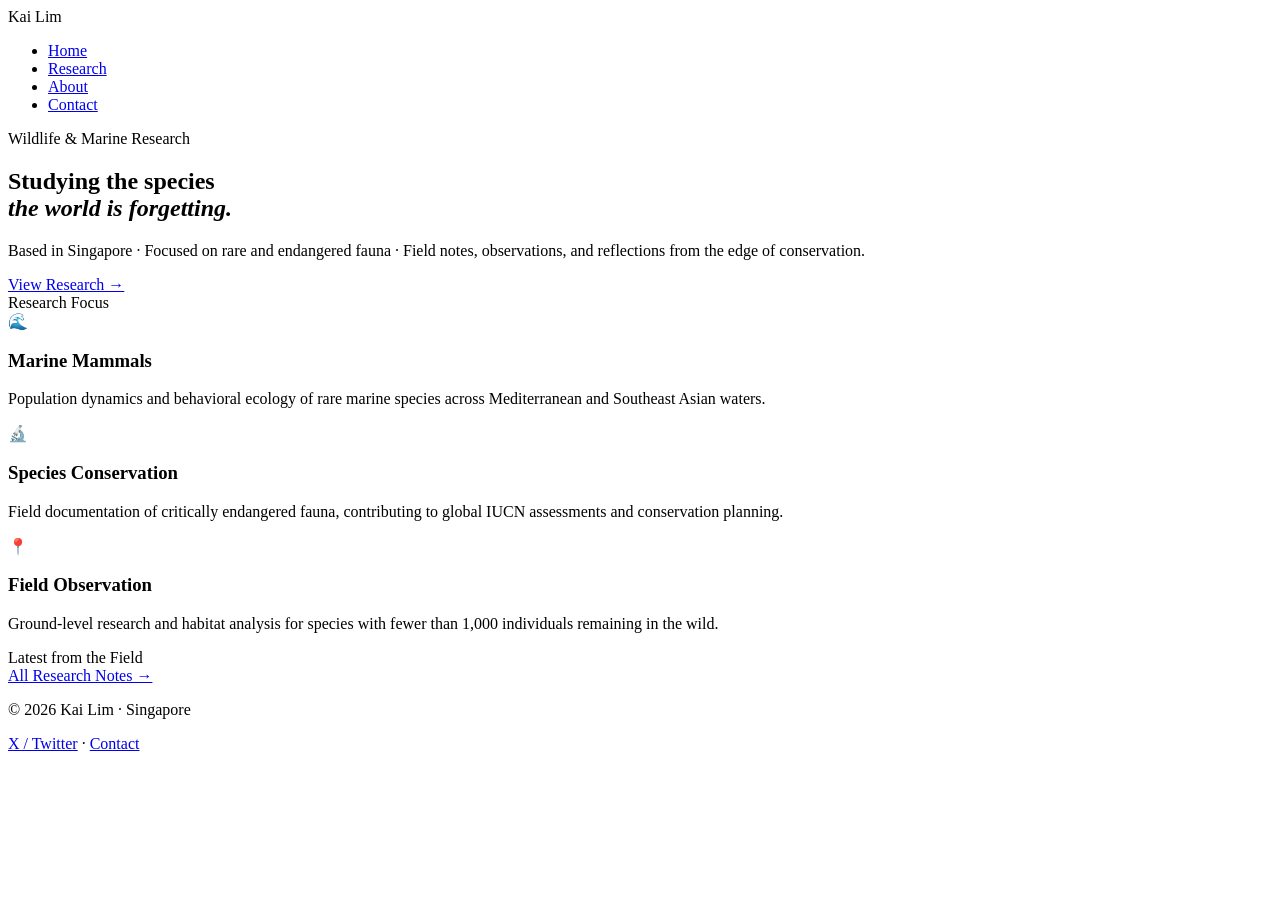
==== index.html @ b9b00209 "Create index.html for homepage layout This HTML file serves as the homepage for Kai Lim, a wildlife " ====
<!DOCTYPE html>
<html lang="en">
<head>
  <meta charset="UTF-8" />
  <meta name="viewport" content="width=device-width, initial-scale=1.0"/>
  <title>Kai Lim | Wildlife Researcher</title>
  <link rel="stylesheet" href="style.css" />
  <link href="https://fonts.googleapis.com/css2?family=Cormorant+Garamond:ital,wght@0,300;0,400;0,600;1,300;1,400&family=DM+Mono:wght@300;400&display=swap" rel="stylesheet">
</head>
<body>

  <!-- NAV -->
  <nav>
    <div class="nav-name">Kai Lim</div>
    <ul>
      <li><a href="index.html" class="active">Home</a></li>
      <li><a href="research.html">Research</a></li>
      <li><a href="about.html">About</a></li>
      <li><a href="contact.html">Contact</a></li>
    </ul>
  </nav>

  <!-- HERO -->
  <section class="hero">
    <div class="hero-tag">Wildlife & Marine Research</div>
    <h1>Studying the species<br/><em>the world is forgetting.</em></h1>
    <p class="hero-sub">Based in Singapore · Focused on rare and endangered fauna · Field notes, observations, and reflections from the edge of conservation.</p>
    <a href="research.html" class="btn">View Research →</a>
  </section>

  <!-- DIVIDER -->
  <div class="divider"></div>

  <!-- FOCUS AREAS -->
  <section class="focus">
    <div class="section-label">Research Focus</div>
    <div class="focus-grid">
      <div class="focus-card">
        <span class="focus-icon">🌊</span>
        <h3>Marine Mammals</h3>
        <p>Population dynamics and behavioral ecology of rare marine species across Mediterranean and Southeast Asian waters.</p>
      </div>
      <div class="focus-card">
        <span class="focus-icon">🔬</span>
        <h3>Species Conservation</h3>
        <p>Field documentation of critically endangered fauna, contributing to global IUCN assessments and conservation planning.</p>
      </div>
      <div class="focus-card">
        <span class="focus-icon">📍</span>
        <h3>Field Observation</h3>
        <p>Ground-level research and habitat analysis for species with fewer than 1,000 individuals remaining in the wild.</p>
      </div>
    </div>
  </section>

  <!-- DIVIDER -->
  <div class="divider"></div>

  <!-- LATEST ARTICLES -->
  <section class="latest">
    <div class="section-label">Latest from the Field</div>
    <div id="latest-posts"></div>
    <a href="research.html" class="btn-outline">All Research Notes →</a>
  </section>

  <!-- FOOTER -->
  <footer>
    <p>© 2026 Kai Lim · Singapore</p>
    <p class="footer-links">
      <a href="https://x.com/" target="_blank">X / Twitter</a> ·
      <a href="contact.html">Contact</a>
    </p>
  </footer>

  <script src="posts.js"></script>
  <script>
    // Show latest 2 posts on homepage
    const container = document.getElementById('latest-posts');
    const recent = posts.slice(0, 2);
    if (recent.length === 0) {
      container.innerHTML = '<p class="no-posts">Field notes coming soon.</p>';
    } else {
      recent.forEach(post => {
        container.innerHTML += `
          <a href="post.html?id=${post.id}" class="post-card">
            <div class="post-img" style="background-image:url('${post.image}')"></div>
            <div class="post-info">
              <span class="post-date">${post.date}</span>
              <h3>${post.title}</h3>
              <p>${post.excerpt}</p>
            </div>
          </a>`;
      });
    }
  </script>
</body>
</html>
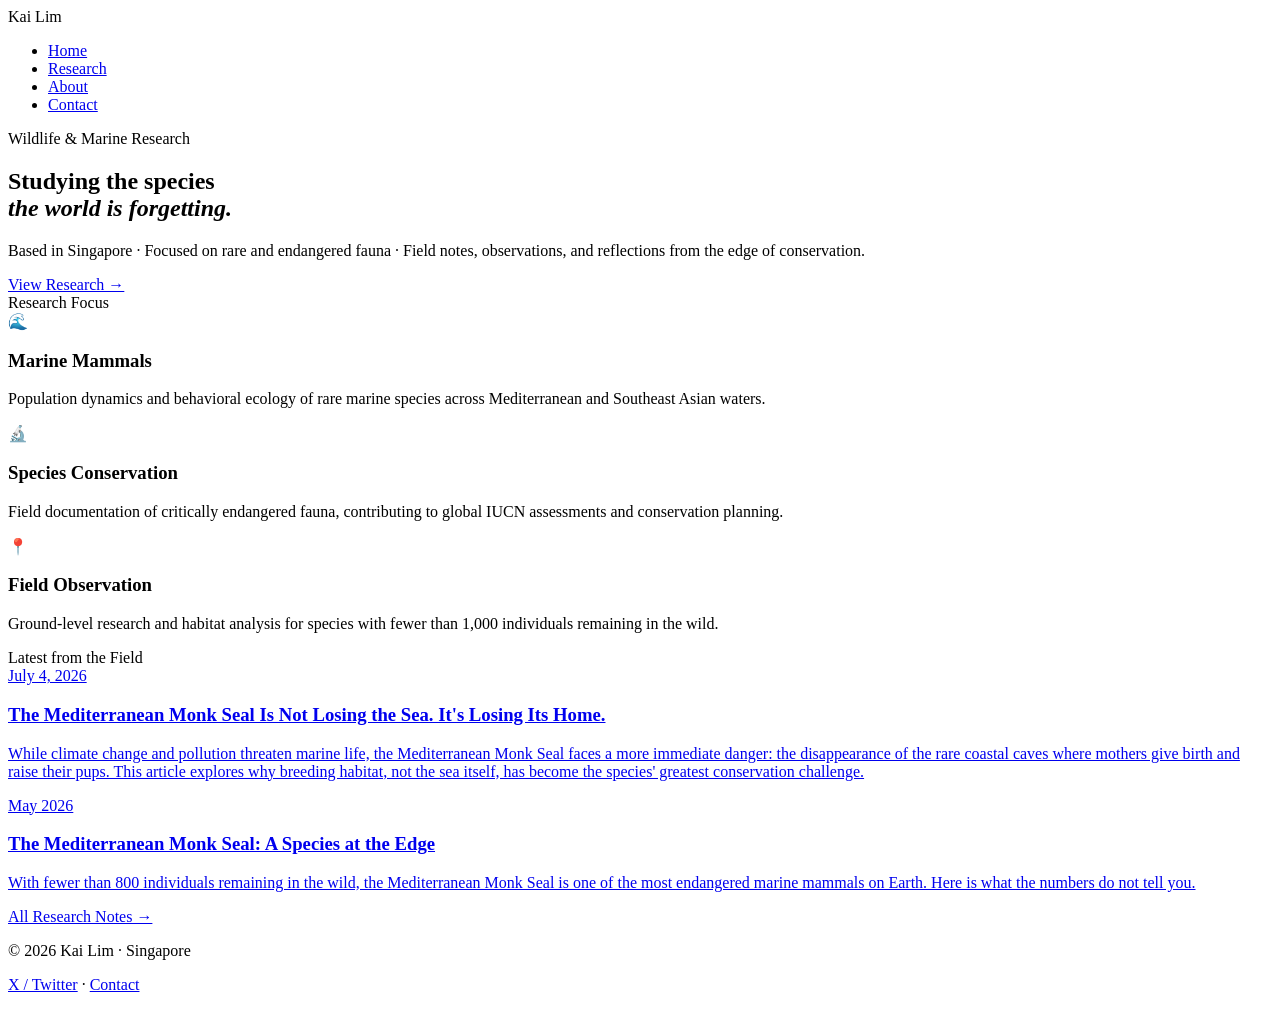
==== commit 4af9c12c: "Update index.html" ====
--- a/index.html
+++ b/index.html
@@ -4,6 +4,7 @@
   <meta charset="UTF-8" />
   <meta name="viewport" content="width=device-width, initial-scale=1.0"/>
   <title>Kai Lim | Wildlife Researcher</title>
+  <link rel="icon" type="images/png" href="favicon.jpg"
   <link rel="stylesheet" href="style.css" />
   <link href="https://fonts.googleapis.com/css2?family=Cormorant+Garamond:ital,wght@0,300;0,400;0,600;1,300;1,400&family=DM+Mono:wght@300;400&display=swap" rel="stylesheet">
 </head>
--- a/style.css
+++ b/style.css
@@ -0,0 +1,575 @@
+/* ===== RESET & BASE ===== */
+*, *::before, *::after { box-sizing: border-box; margin: 0; padding: 0; }
+
+:root {
+  --bg: #080808;
+  --bg2: #0f0f0f;
+  --border: #1e1e1e;
+  --text: #d4d0c8;
+  --text-muted: #5a5a54;
+  --text-dim: #888880;
+  --gold: #c8a96e;
+  --gold-dim: #8a7248;
+  --white: #f0ece0;
+}
+
+html { scroll-behavior: smooth; }
+
+body {
+  background: var(--bg);
+  color: var(--text);
+  font-family: 'Cormorant Garamond', Georgia, serif;
+  font-size: 18px;
+  line-height: 1.7;
+  min-height: 100vh;
+}
+
+a { color: inherit; text-decoration: none; }
+
+/* ===== NAV ===== */
+nav {
+  display: flex;
+  justify-content: space-between;
+  align-items: center;
+  padding: 1.8rem 4rem;
+  border-bottom: 1px solid var(--border);
+  position: sticky;
+  top: 0;
+  background: rgba(8,8,8,0.95);
+  backdrop-filter: blur(10px);
+  z-index: 100;
+}
+
+.nav-name {
+  font-family: 'DM Mono', monospace;
+  font-size: 0.85rem;
+  color: var(--gold);
+  letter-spacing: 0.1em;
+}
+
+nav ul {
+  list-style: none;
+  display: flex;
+  gap: 2.5rem;
+}
+
+nav ul a {
+  font-family: 'DM Mono', monospace;
+  font-size: 0.75rem;
+  color: var(--text-dim);
+  letter-spacing: 0.08em;
+  text-transform: uppercase;
+  transition: color 0.2s;
+}
+
+nav ul a:hover,
+nav ul a.active {
+  color: var(--white);
+}
+
+/* ===== HERO ===== */
+.hero {
+  max-width: 860px;
+  margin: 0 auto;
+  padding: 8rem 4rem 6rem;
+}
+
+.hero-tag {
+  font-family: 'DM Mono', monospace;
+  font-size: 0.72rem;
+  color: var(--gold);
+  letter-spacing: 0.12em;
+  text-transform: uppercase;
+  margin-bottom: 2rem;
+}
+
+.hero h1 {
+  font-size: clamp(2.8rem, 5vw, 4.5rem);
+  font-weight: 300;
+  line-height: 1.15;
+  color: var(--white);
+  margin-bottom: 1.8rem;
+  letter-spacing: -0.01em;
+}
+
+.hero h1 em {
+  font-style: italic;
+  color: var(--gold);
+}
+
+.hero-sub {
+  font-size: 1.05rem;
+  color: var(--text-dim);
+  max-width: 540px;
+  margin-bottom: 2.5rem;
+  line-height: 1.8;
+}
+
+/* ===== PAGE HERO ===== */
+.page-hero {
+  max-width: 860px;
+  margin: 0 auto;
+  padding: 6rem 4rem 4rem;
+}
+
+.page-hero h1 {
+  font-size: clamp(2.2rem, 4vw, 3.5rem);
+  font-weight: 300;
+  color: var(--white);
+  line-height: 1.2;
+  margin: 1.5rem 0;
+}
+
+.page-hero h1 em { font-style: italic; color: var(--gold); }
+
+.page-hero p {
+  color: var(--text-dim);
+  max-width: 560px;
+  font-size: 1rem;
+  line-height: 1.85;
+}
+
+/* ===== SECTION LABEL ===== */
+.section-label {
+  font-family: 'DM Mono', monospace;
+  font-size: 0.7rem;
+  color: var(--gold-dim);
+  letter-spacing: 0.15em;
+  text-transform: uppercase;
+  margin-bottom: 0.5rem;
+}
+
+/* ===== DIVIDER ===== */
+.divider {
+  border: none;
+  border-top: 1px solid var(--border);
+  margin: 0 4rem;
+}
+
+/* ===== BUTTONS ===== */
+.btn {
+  display: inline-block;
+  font-family: 'DM Mono', monospace;
+  font-size: 0.78rem;
+  letter-spacing: 0.08em;
+  color: var(--bg);
+  background: var(--gold);
+  padding: 0.7rem 1.6rem;
+  border-radius: 2px;
+  transition: background 0.2s;
+}
+
+.btn:hover { background: var(--white); }
+
+.btn-outline {
+  display: inline-block;
+  font-family: 'DM Mono', monospace;
+  font-size: 0.78rem;
+  letter-spacing: 0.08em;
+  color: var(--gold);
+  border: 1px solid var(--gold-dim);
+  padding: 0.7rem 1.6rem;
+  border-radius: 2px;
+  transition: all 0.2s;
+}
+
+.btn-outline:hover {
+  background: var(--gold);
+  color: var(--bg);
+}
+
+/* ===== FOCUS SECTION ===== */
+.focus {
+  max-width: 860px;
+  margin: 0 auto;
+  padding: 5rem 4rem;
+}
+
+.focus-grid {
+  display: grid;
+  grid-template-columns: repeat(3, 1fr);
+  gap: 2rem;
+  margin-top: 2rem;
+}
+
+.focus-card {
+  border: 1px solid var(--border);
+  padding: 2rem 1.5rem;
+  border-radius: 4px;
+  transition: border-color 0.2s;
+}
+
+.focus-card:hover { border-color: var(--gold-dim); }
+
+.focus-icon {
+  font-size: 1.5rem;
+  display: block;
+  margin-bottom: 1rem;
+}
+
+.focus-card h3 {
+  font-size: 1.15rem;
+  font-weight: 400;
+  color: var(--white);
+  margin-bottom: 0.8rem;
+}
+
+.focus-card p {
+  font-size: 0.95rem;
+  color: var(--text-dim);
+  line-height: 1.7;
+}
+
+/* ===== LATEST / RESEARCH LIST ===== */
+.latest {
+  max-width: 860px;
+  margin: 0 auto;
+  padding: 5rem 4rem;
+}
+
+.latest > .btn-outline {
+  margin-top: 2.5rem;
+}
+
+.research-list {
+  max-width: 860px;
+  margin: 0 auto;
+  padding: 3rem 4rem 5rem;
+}
+
+.post-card {
+  display: grid;
+  grid-template-columns: 200px 1fr;
+  gap: 2rem;
+  border-bottom: 1px solid var(--border);
+  padding: 2.5rem 0;
+  transition: opacity 0.2s;
+  cursor: pointer;
+}
+
+.post-card:hover { opacity: 0.75; }
+.post-card:first-child { border-top: 1px solid var(--border); }
+
+.post-card.wide {
+  grid-template-columns: 240px 1fr;
+}
+
+.post-img {
+  width: 100%;
+  aspect-ratio: 4/3;
+  background-size: cover;
+  background-position: center;
+  background-color: var(--bg2);
+  border-radius: 3px;
+}
+
+.post-date {
+  font-family: 'DM Mono', monospace;
+  font-size: 0.7rem;
+  color: var(--gold-dim);
+  letter-spacing: 0.08em;
+  display: block;
+  margin-bottom: 0.6rem;
+}
+
+.post-info h3 {
+  font-size: 1.35rem;
+  font-weight: 400;
+  color: var(--white);
+  line-height: 1.3;
+  margin-bottom: 0.8rem;
+}
+
+.post-info p {
+  font-size: 0.95rem;
+  color: var(--text-dim);
+  line-height: 1.7;
+}
+
+.read-more {
+  display: inline-block;
+  margin-top: 1rem;
+  font-family: 'DM Mono', monospace;
+  font-size: 0.72rem;
+  color: var(--gold);
+  letter-spacing: 0.06em;
+}
+
+.no-posts {
+  font-family: 'DM Mono', monospace;
+  font-size: 0.85rem;
+  color: var(--text-muted);
+  padding: 2rem 0;
+}
+
+/* ===== POST PAGE ===== */
+.post-page {
+  max-width: 720px;
+  margin: 0 auto;
+  padding: 5rem 4rem;
+}
+
+.post-header {
+  margin-bottom: 3rem;
+}
+
+.post-header h1 {
+  font-size: clamp(2rem, 4vw, 3rem);
+  font-weight: 300;
+  color: var(--white);
+  line-height: 1.2;
+  margin-top: 0.8rem;
+}
+
+.post-cover {
+  width: 100%;
+  aspect-ratio: 16/9;
+  background-size: cover;
+  background-position: center;
+  background-color: var(--bg2);
+  border-radius: 4px;
+  margin-bottom: 3rem;
+}
+
+.post-body p {
+  margin-bottom: 1.5rem;
+  color: var(--text);
+  font-size: 1.05rem;
+  line-height: 1.85;
+}
+
+.post-body h2 {
+  font-size: 1.5rem;
+  font-weight: 400;
+  color: var(--white);
+  margin: 2.5rem 0 1rem;
+}
+
+.post-body blockquote {
+  border-left: 2px solid var(--gold);
+  padding-left: 1.5rem;
+  margin: 2rem 0;
+  font-style: italic;
+  color: var(--text-dim);
+  font-size: 1.1rem;
+}
+
+.post-body strong { color: var(--white); font-weight: 600; }
+.post-body em { font-style: italic; color: var(--gold); }
+
+.post-loading {
+  font-family: 'DM Mono', monospace;
+  font-size: 0.85rem;
+  color: var(--text-muted);
+}
+
+.back-section {
+  max-width: 720px;
+  margin: 0 auto;
+  padding: 2rem 4rem 4rem;
+}
+
+/* ===== ABOUT PAGE ===== */
+.about-page {
+  max-width: 960px;
+  margin: 0 auto;
+  padding: 6rem 4rem;
+}
+
+.about-grid {
+  display: grid;
+  grid-template-columns: 280px 1fr;
+  gap: 5rem;
+  margin-top: 2rem;
+}
+
+.about-photo {
+  position: sticky;
+  top: 6rem;
+  align-self: start;
+}
+
+.photo-placeholder {
+  width: 100%;
+  aspect-ratio: 3/4;
+  background: var(--bg2);
+  border: 1px solid var(--border);
+  border-radius: 4px;
+  display: flex;
+  align-items: center;
+  justify-content: center;
+  overflow: hidden;
+  margin-bottom: 1.5rem;
+  position: relative;
+}
+
+.photo-placeholder img {
+  width: 100%;
+  height: 100%;
+  object-fit: cover;
+  position: absolute;
+}
+
+.photo-initials {
+  font-family: 'DM Mono', monospace;
+  font-size: 2rem;
+  color: var(--gold-dim);
+  letter-spacing: 0.1em;
+}
+
+.about-quick { border-top: 1px solid var(--border); padding-top: 1.2rem; }
+
+.quick-item {
+  display: flex;
+  justify-content: space-between;
+  padding: 0.6rem 0;
+  border-bottom: 1px solid var(--border);
+  font-size: 0.9rem;
+}
+
+.quick-item span:first-child {
+  font-family: 'DM Mono', monospace;
+  font-size: 0.7rem;
+  color: var(--text-muted);
+  letter-spacing: 0.06em;
+  text-transform: uppercase;
+}
+
+.about-text h1 {
+  font-size: 3rem;
+  font-weight: 300;
+  color: var(--white);
+  margin-bottom: 0.3rem;
+}
+
+.about-text h2 {
+  font-family: 'DM Mono', monospace;
+  font-size: 0.78rem;
+  color: var(--gold);
+  letter-spacing: 0.08em;
+  margin-bottom: 2.5rem;
+  font-weight: 300;
+}
+
+.about-text p {
+  color: var(--text-dim);
+  margin-bottom: 1.4rem;
+  font-size: 1.02rem;
+  line-height: 1.85;
+}
+
+.about-text blockquote {
+  border-left: 2px solid var(--gold);
+  padding-left: 1.5rem;
+  margin: 2rem 0;
+  font-style: italic;
+  color: var(--text-dim);
+  font-size: 1.05rem;
+}
+
+.about-links { display: flex; gap: 1rem; margin-top: 2rem; flex-wrap: wrap; }
+
+/* ===== CONTACT PAGE ===== */
+.contact-page {
+  max-width: 640px;
+  margin: 0 auto;
+  padding: 7rem 4rem;
+}
+
+.contact-page h1 {
+  font-size: 3.5rem;
+  font-weight: 300;
+  color: var(--white);
+  margin: 1rem 0 1.5rem;
+}
+
+.contact-sub {
+  color: var(--text-dim);
+  font-size: 1rem;
+  margin-bottom: 3rem;
+  line-height: 1.8;
+}
+
+.contact-links { display: flex; flex-direction: column; gap: 1rem; margin-bottom: 3rem; }
+
+.contact-item {
+  display: flex;
+  align-items: center;
+  gap: 1.5rem;
+  border: 1px solid var(--border);
+  padding: 1.3rem 1.5rem;
+  border-radius: 4px;
+  transition: border-color 0.2s;
+}
+
+.contact-item:hover { border-color: var(--gold-dim); }
+
+.contact-icon {
+  font-size: 1.3rem;
+  color: var(--gold);
+  min-width: 2rem;
+  text-align: center;
+}
+
+.contact-item strong {
+  display: block;
+  font-family: 'DM Mono', monospace;
+  font-size: 0.72rem;
+  letter-spacing: 0.08em;
+  text-transform: uppercase;
+  color: var(--text-muted);
+  margin-bottom: 0.2rem;
+}
+
+.contact-item span {
+  font-size: 1rem;
+  color: var(--text);
+}
+
+.contact-note {
+  font-family: 'DM Mono', monospace;
+  font-size: 0.78rem;
+  color: var(--text-muted);
+  line-height: 1.8;
+  border-top: 1px solid var(--border);
+  padding-top: 1.5rem;
+}
+
+/* ===== FOOTER ===== */
+footer {
+  border-top: 1px solid var(--border);
+  padding: 2rem 4rem;
+  display: flex;
+  justify-content: space-between;
+  align-items: center;
+  margin-top: 4rem;
+}
+
+footer p {
+  font-family: 'DM Mono', monospace;
+  font-size: 0.72rem;
+  color: var(--text-muted);
+  letter-spacing: 0.06em;
+}
+
+.footer-links a {
+  color: var(--text-muted);
+  transition: color 0.2s;
+}
+
+.footer-links a:hover { color: var(--gold); }
+
+/* ===== RESPONSIVE ===== */
+@media (max-width: 768px) {
+  nav { padding: 1.2rem 1.5rem; }
+  nav ul { gap: 1.2rem; }
+  .hero, .page-hero, .focus, .latest, .research-list,
+  .post-page, .back-section, .about-page, .contact-page { padding-left: 1.5rem; padding-right: 1.5rem; }
+  .divider { margin: 0 1.5rem; }
+  .focus-grid { grid-template-columns: 1fr; }
+  .post-card, .post-card.wide { grid-template-columns: 1fr; }
+  .post-img { aspect-ratio: 16/9; }
+  .about-grid { grid-template-columns: 1fr; gap: 2rem; }
+  .about-photo { position: static; }
+  footer { flex-direction: column; gap: 0.5rem; text-align: center; padding: 1.5rem; }
+}
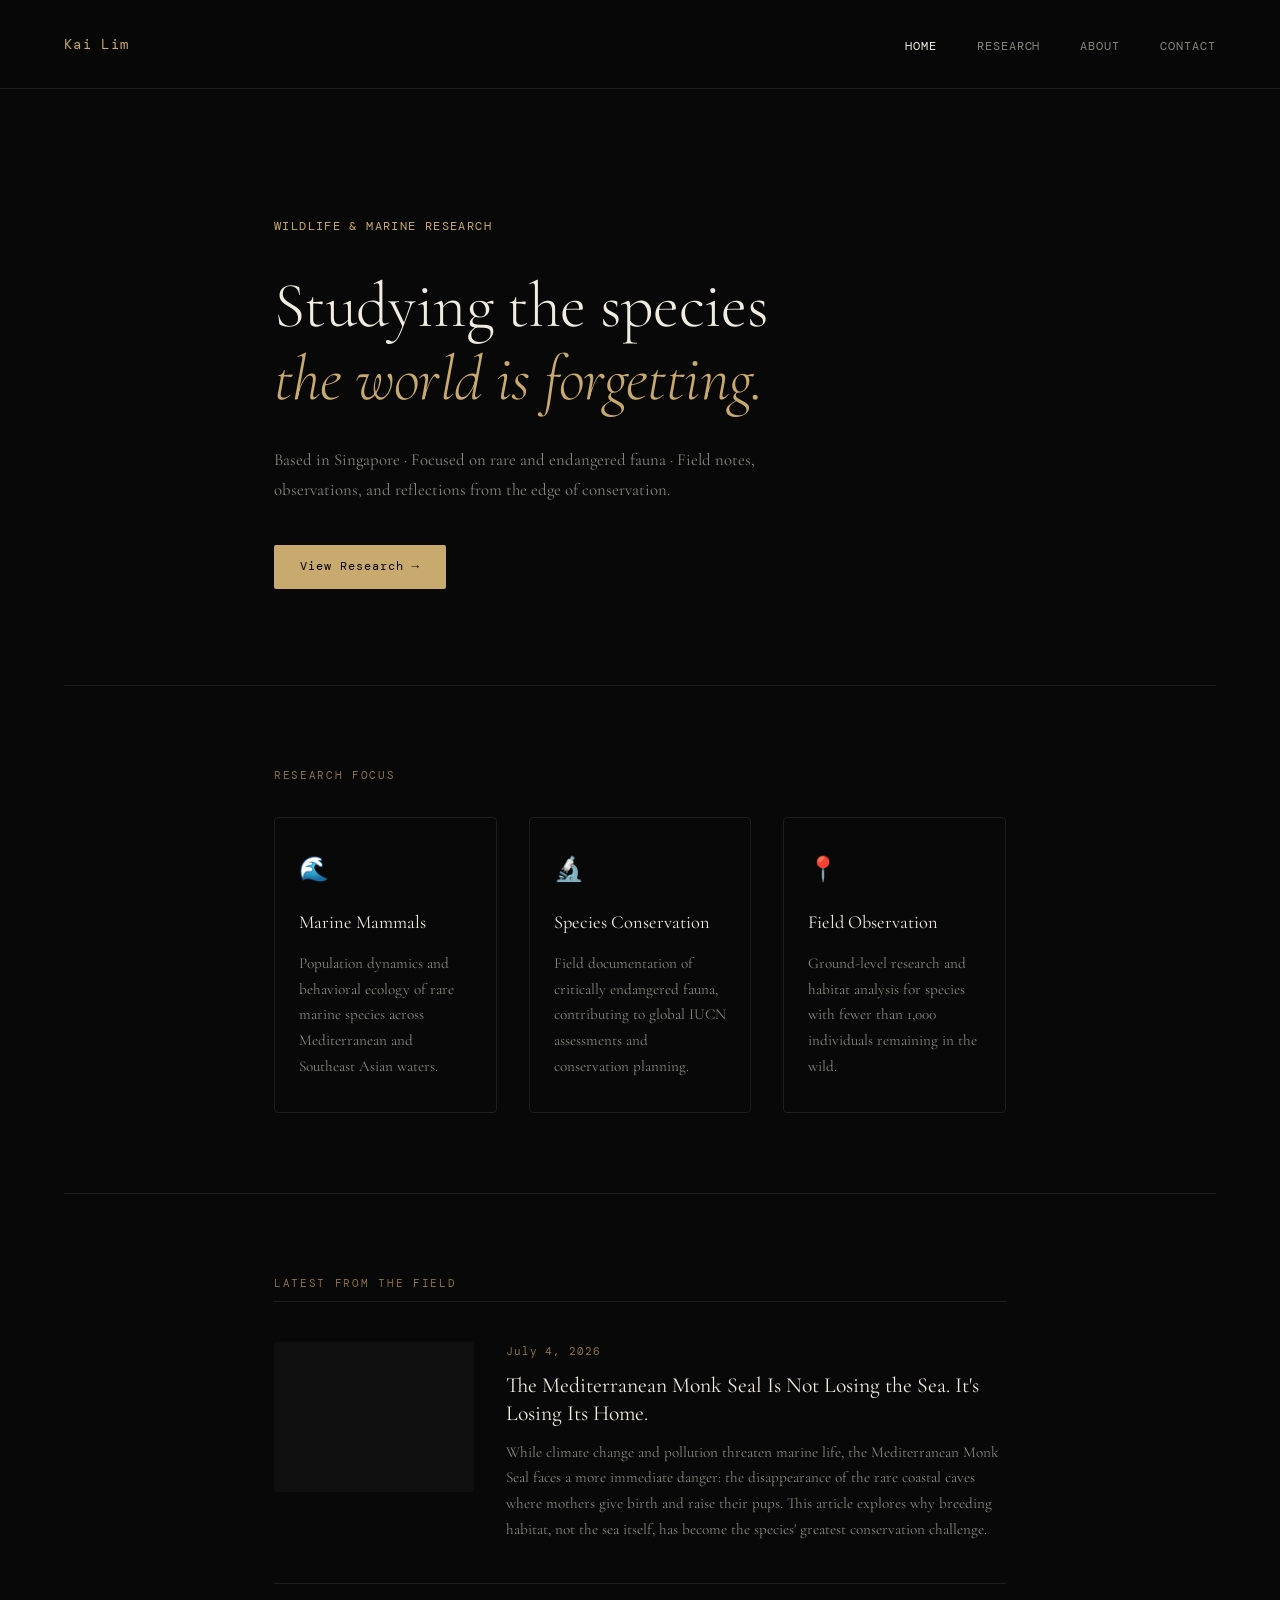
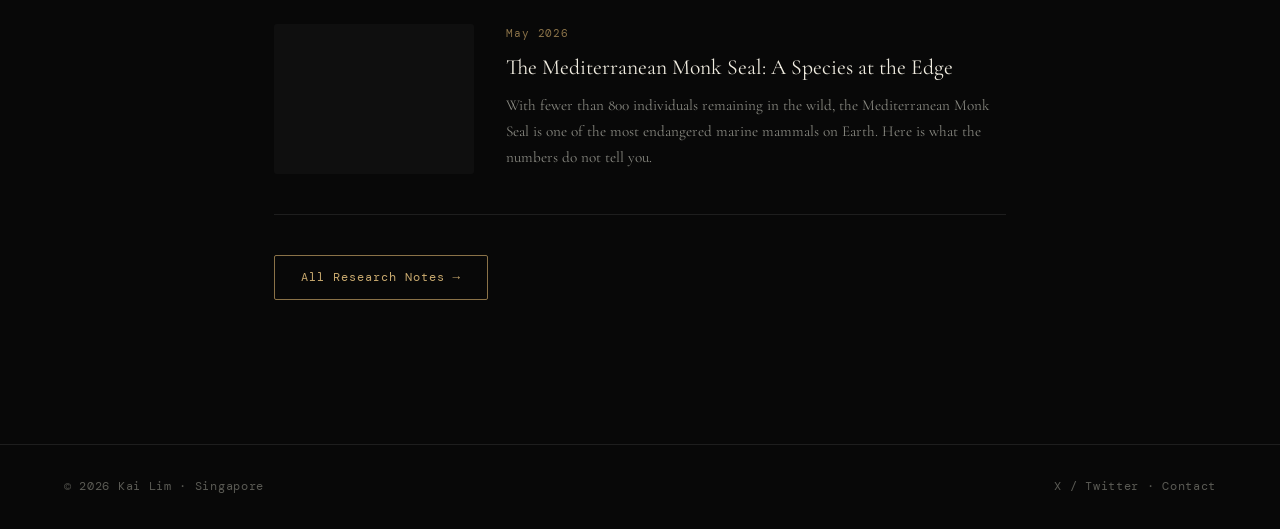
==== commit 9ccd025d: "Correct favicon link in index.html Fix the favicon link in the HTML head section." ====
--- a/index.html
+++ b/index.html
@@ -4,7 +4,7 @@
   <meta charset="UTF-8" />
   <meta name="viewport" content="width=device-width, initial-scale=1.0"/>
   <title>Kai Lim | Wildlife Researcher</title>
-  <link rel="icon" type="images/png" href="favicon.jpg"
+  
   <link rel="stylesheet" href="style.css" />
   <link href="https://fonts.googleapis.com/css2?family=Cormorant+Garamond:ital,wght@0,300;0,400;0,600;1,300;1,400&family=DM+Mono:wght@300;400&display=swap" rel="stylesheet">
 </head>
